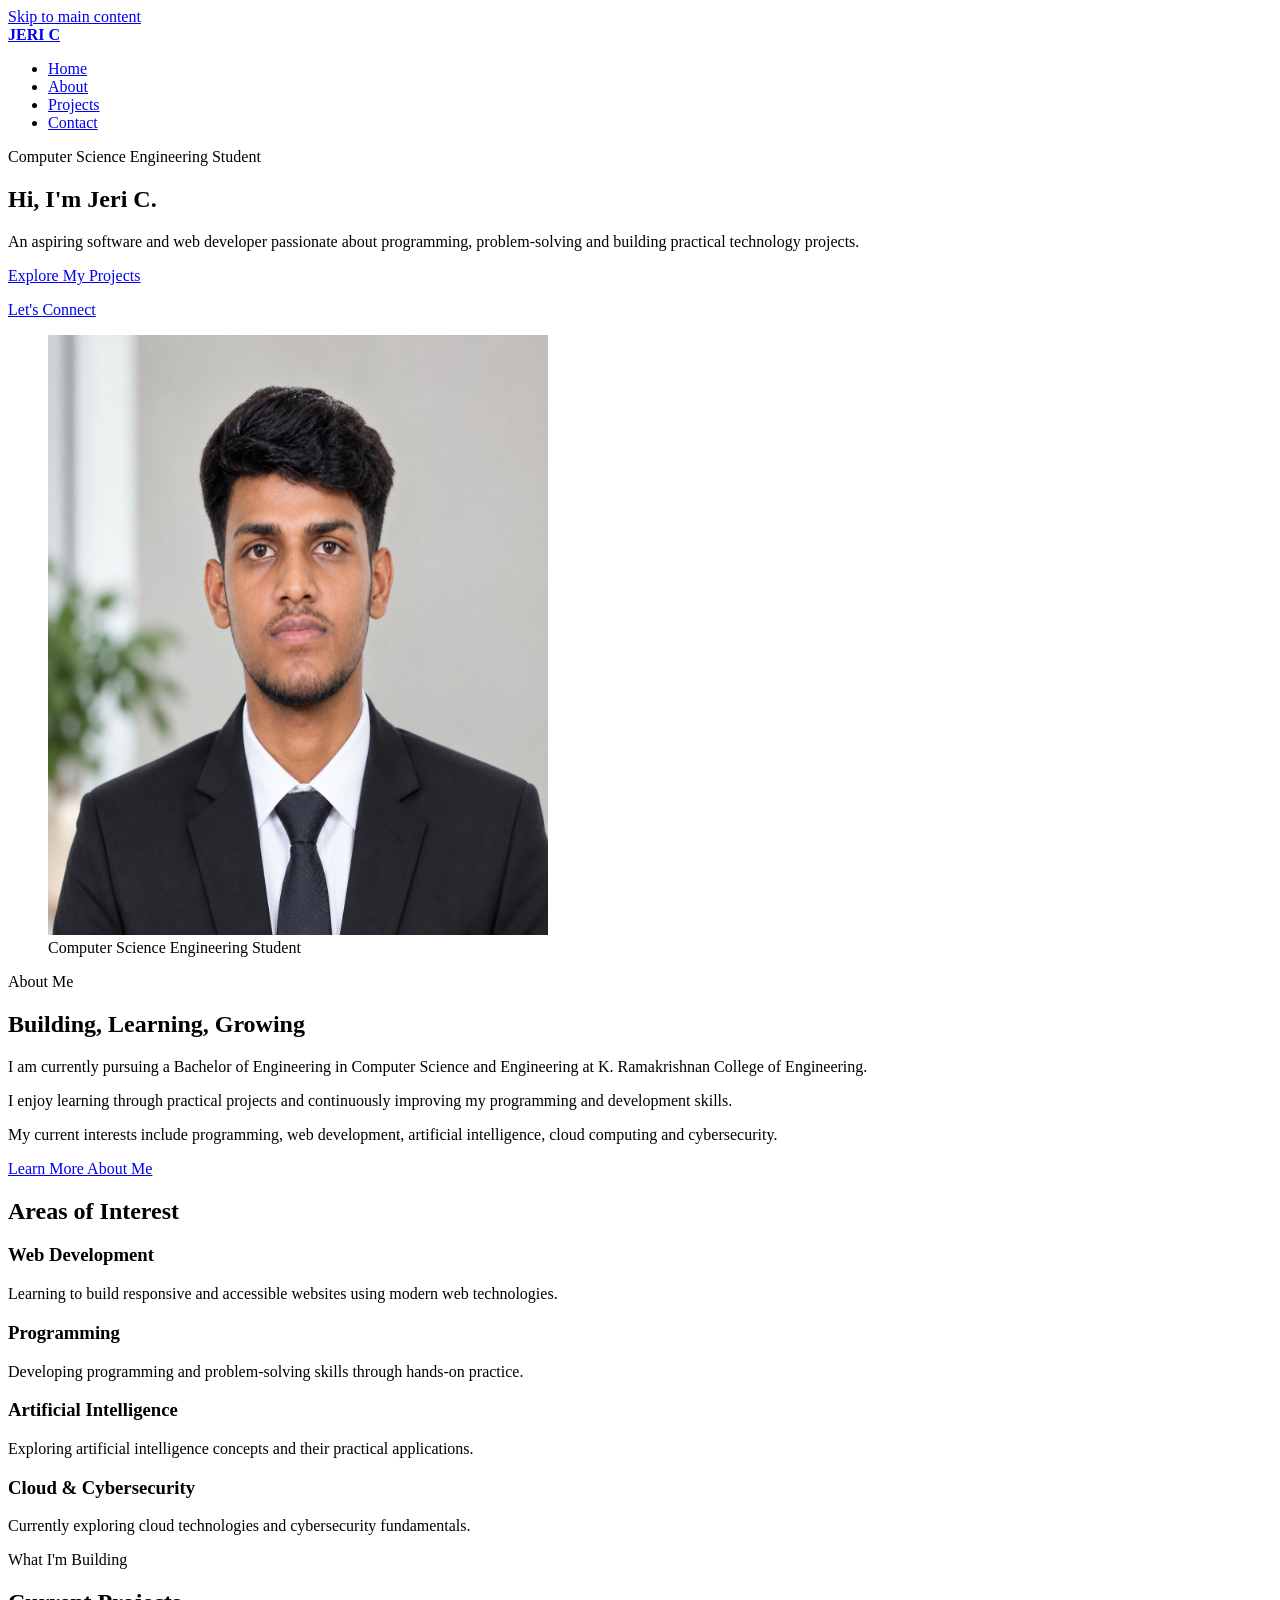
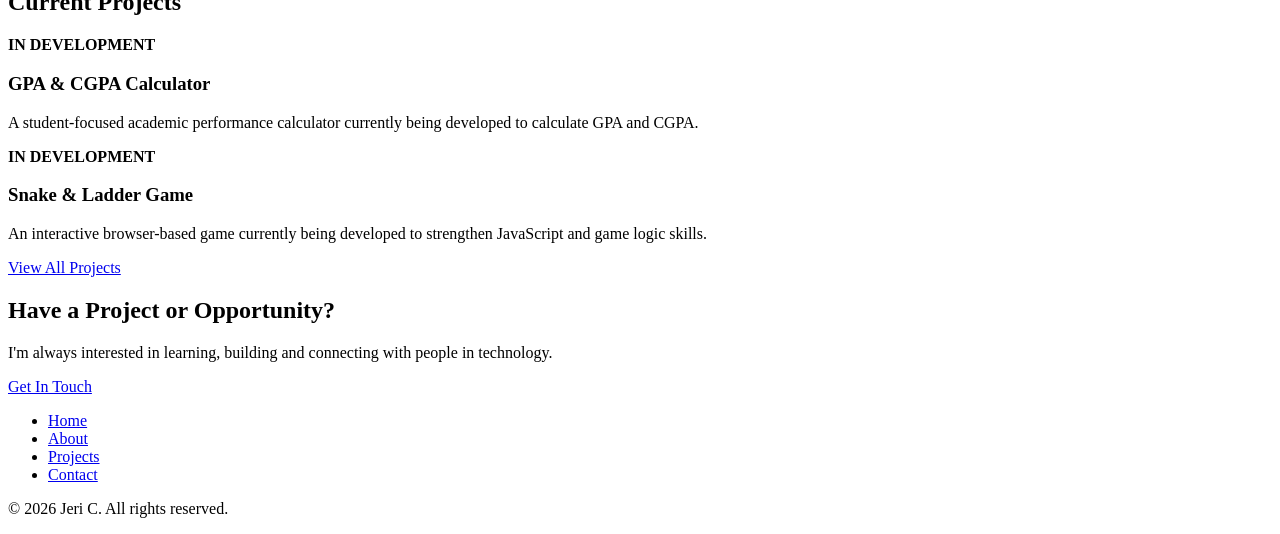
==== index.html @ 7e180dea "Create personal portfolio website" ====
<!DOCTYPE html>
<html lang="en">

<head>

  <meta charset="UTF-8">

  <meta
    name="viewport"
    content="width=device-width, initial-scale=1.0"
  >

  <meta
    name="description"
    content="Jeri C - Computer Science Engineering student and aspiring software and web developer."
  >

  <meta
    name="author"
    content="Jeri C"
  >

  <meta
    name="robots"
    content="index, follow"
  >

  <title>
    Jeri C | Computer Science Engineering Student
  </title>

</head>


<body>

  <!-- Skip Link -->
  <a href="#main-content">
    Skip to main content
  </a>


  <!-- Header -->
  <header>

    <nav aria-label="Primary navigation">

      <a
        href="index.html"
        aria-label="Jeri C Home"
      >
        <strong>JERI C</strong>
      </a>

      <ul>

        <li>
          <a
            href="index.html"
            aria-current="page"
          >
            Home
          </a>
        </li>

        <li>
          <a href="about.html">
            About
          </a>
        </li>

        <li>
          <a href="projects.html">
            Projects
          </a>
        </li>

        <li>
          <a href="contact.html">
            Contact
          </a>
        </li>

      </ul>

    </nav>

  </header>


  <!-- Main Content -->
  <main id="main-content">


    <!-- Hero -->
    <section aria-labelledby="hero-heading">

      <div>

        <p>
          Computer Science Engineering Student
        </p>

        <h1 id="hero-heading">
          Hi, I'm Jeri C.
        </h1>

        <p>
          An aspiring software and web developer passionate about
          programming, problem-solving and building practical
          technology projects.
        </p>

        <p>
          <a href="projects.html">
            Explore My Projects
          </a>
        </p>

        <p>
          <a href="contact.html">
            Let's Connect
          </a>
        </p>

      </div>


      <figure>

        <img
          src="assets/image/image.png"
          alt="Portrait of Jeri C"
          width="500"
          height="600"
          fetchpriority="high"
        >

        <figcaption>
          Computer Science Engineering Student
        </figcaption>

      </figure>

    </section>


    <!-- Introduction -->
    <section aria-labelledby="intro-heading">

      <p>
        About Me
      </p>

      <h2 id="intro-heading">
        Building, Learning, Growing
      </h2>

      <p>
        I am currently pursuing a Bachelor of Engineering in
        Computer Science and Engineering at K. Ramakrishnan
        College of Engineering.
      </p>

      <p>
        I enjoy learning through practical projects and continuously
        improving my programming and development skills.
      </p>

      <p>
        My current interests include programming, web development,
        artificial intelligence, cloud computing and cybersecurity.
      </p>

      <p>
        <a href="about.html">
          Learn More About Me
        </a>
      </p>

    </section>


    <!-- Areas of Interest -->
    <section aria-labelledby="interest-heading">

      <h2 id="interest-heading">
        Areas of Interest
      </h2>


      <article>

        <h3>
          Web Development
        </h3>

        <p>
          Learning to build responsive and accessible websites
          using modern web technologies.
        </p>

      </article>


      <article>

        <h3>
          Programming
        </h3>

        <p>
          Developing programming and problem-solving skills
          through hands-on practice.
        </p>

      </article>


      <article>

        <h3>
          Artificial Intelligence
        </h3>

        <p>
          Exploring artificial intelligence concepts and
          their practical applications.
        </p>

      </article>


      <article>

        <h3>
          Cloud &amp; Cybersecurity
        </h3>

        <p>
          Currently exploring cloud technologies and
          cybersecurity fundamentals.
        </p>

      </article>

    </section>


    <!-- Projects Preview -->
    <section aria-labelledby="projects-heading">

      <p>
        What I'm Building
      </p>

      <h2 id="projects-heading">
        Current Projects
      </h2>


      <article>

        <p>
          <strong>IN DEVELOPMENT</strong>
        </p>

        <h3>
          GPA &amp; CGPA Calculator
        </h3>

        <p>
          A student-focused academic performance calculator
          currently being developed to calculate GPA and CGPA.
        </p>

      </article>


      <article>

        <p>
          <strong>IN DEVELOPMENT</strong>
        </p>

        <h3>
          Snake &amp; Ladder Game
        </h3>

        <p>
          An interactive browser-based game currently being
          developed to strengthen JavaScript and game logic skills.
        </p>

      </article>


      <p>
        <a href="projects.html">
          View All Projects
        </a>
      </p>

    </section>


    <!-- Call To Action -->
    <section aria-labelledby="cta-heading">

      <h2 id="cta-heading">
        Have a Project or Opportunity?
      </h2>

      <p>
        I'm always interested in learning, building and
        connecting with people in technology.
      </p>

      <p>
        <a href="contact.html">
          Get In Touch
        </a>
      </p>

    </section>


  </main>


  <!-- Footer -->
  <footer>

    <nav aria-label="Footer navigation">

      <ul>

        <li>
          <a href="index.html">
            Home
          </a>
        </li>

        <li>
          <a href="about.html">
            About
          </a>
        </li>

        <li>
          <a href="projects.html">
            Projects
          </a>
        </li>

        <li>
          <a href="contact.html">
            Contact
          </a>
        </li>

      </ul>

    </nav>

    <p>
      &copy; 2026 Jeri C. All rights reserved.
    </p>

  </footer>

</body>

</html>
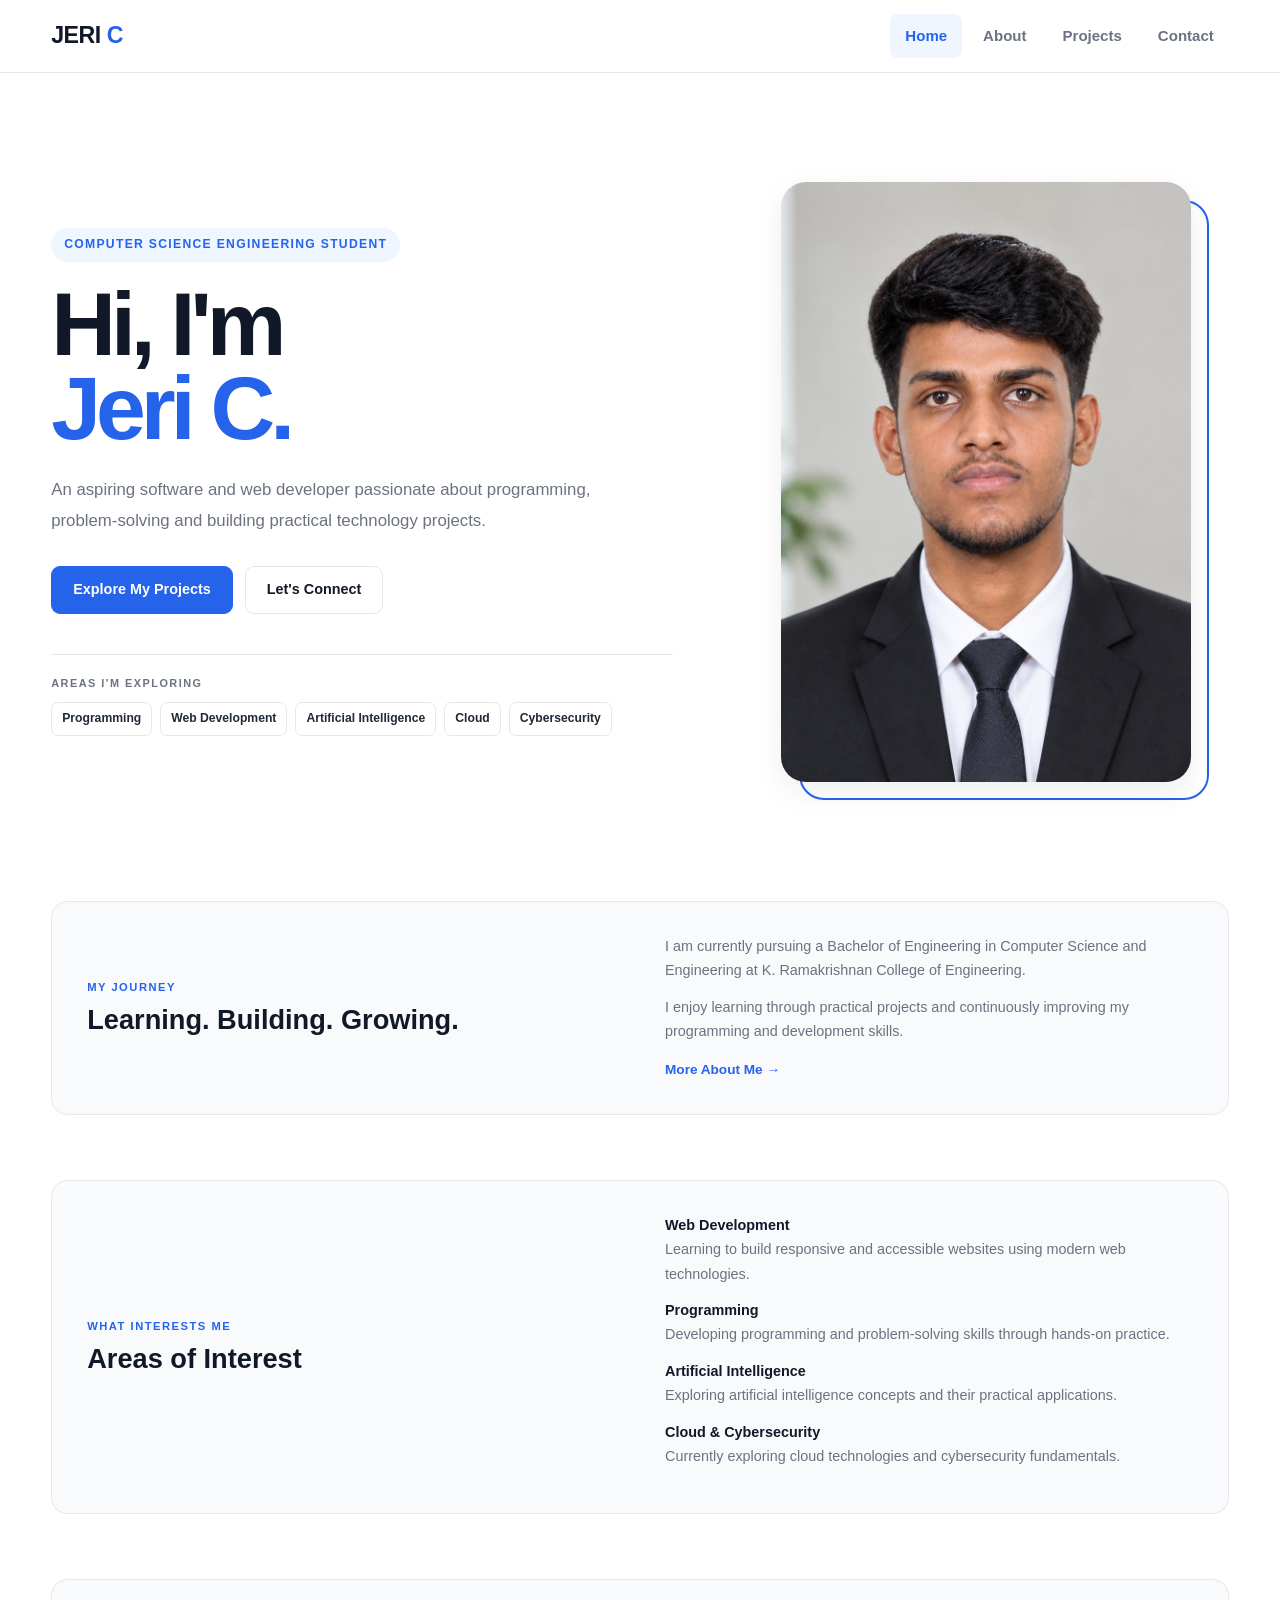
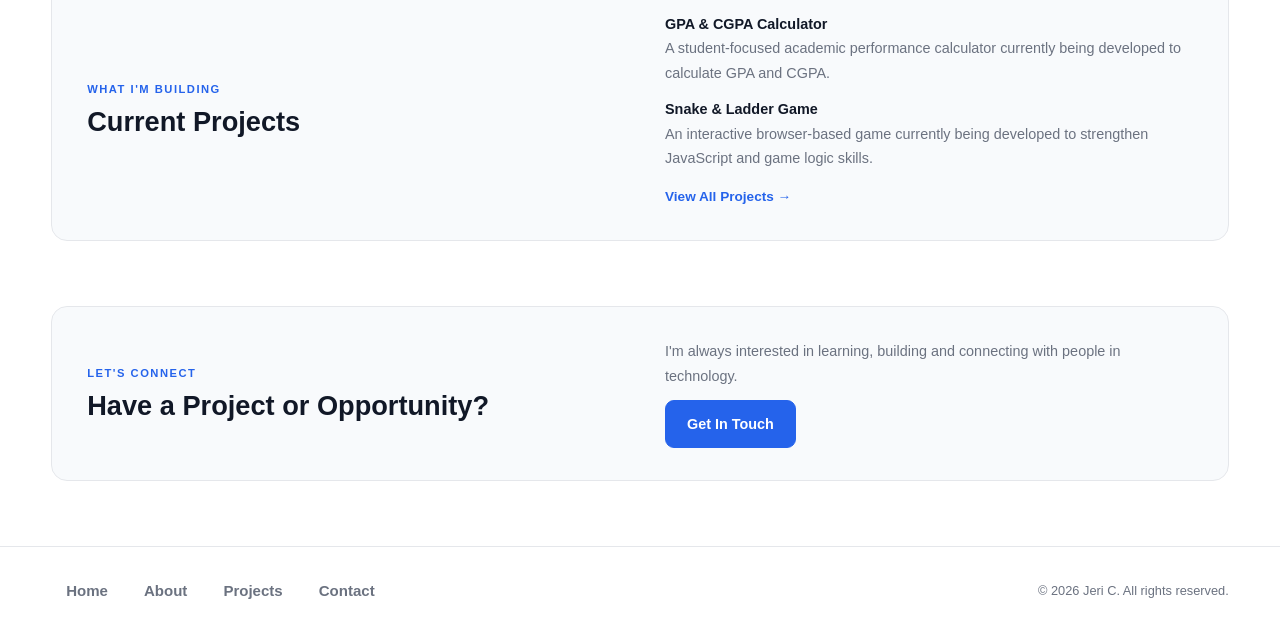
==== commit 40980f36: "Update portfolio design and animations" ====
--- a/index.html
+++ b/index.html
@@ -3,371 +3,486 @@
 
 <head>
 
-  <meta charset="UTF-8">
-
-  <meta
-    name="viewport"
-    content="width=device-width, initial-scale=1.0"
-  >
-
-  <meta
-    name="description"
-    content="Jeri C - Computer Science Engineering student and aspiring software and web developer."
-  >
-
-  <meta
-    name="author"
-    content="Jeri C"
-  >
-
-  <meta
-    name="robots"
-    content="index, follow"
-  >
-
-  <title>
-    Jeri C | Computer Science Engineering Student
-  </title>
+    <meta charset="UTF-8">
+
+    <meta
+        name="viewport"
+        content="width=device-width, initial-scale=1.0"
+    >
+
+    <meta
+        name="description"
+        content="Jeri C - Computer Science Engineering student and aspiring software and web developer."
+    >
+
+    <meta
+        name="author"
+        content="Jeri C"
+    >
+
+    <meta
+        name="robots"
+        content="index, follow"
+    >
+
+    <title>
+        Jeri C | Computer Science Engineering Student
+    </title>
+
+    <link
+        rel="stylesheet"
+        href="style.css"
+    >
 
 </head>
 
 
 <body>
 
-  <!-- Skip Link -->
-  <a href="#main-content">
-    Skip to main content
-  </a>
-
-
-  <!-- Header -->
-  <header>
-
-    <nav aria-label="Primary navigation">
-
-      <a
-        href="index.html"
-        aria-label="Jeri C Home"
-      >
-        <strong>JERI C</strong>
-      </a>
-
-      <ul>
-
-        <li>
-          <a
-            href="index.html"
-            aria-current="page"
-          >
-            Home
-          </a>
-        </li>
-
-        <li>
-          <a href="about.html">
-            About
-          </a>
-        </li>
-
-        <li>
-          <a href="projects.html">
-            Projects
-          </a>
-        </li>
-
-        <li>
-          <a href="contact.html">
-            Contact
-          </a>
-        </li>
-
-      </ul>
-
-    </nav>
-
-  </header>
-
-
-  <!-- Main Content -->
-  <main id="main-content">
-
-
-    <!-- Hero -->
-    <section aria-labelledby="hero-heading">
-
-      <div>
-
-        <p>
-          Computer Science Engineering Student
-        </p>
-
-        <h1 id="hero-heading">
-          Hi, I'm Jeri C.
-        </h1>
-
-        <p>
-          An aspiring software and web developer passionate about
-          programming, problem-solving and building practical
-          technology projects.
-        </p>
-
-        <p>
-          <a href="projects.html">
-            Explore My Projects
-          </a>
-        </p>
-
-        <p>
-          <a href="contact.html">
-            Let's Connect
-          </a>
-        </p>
-
-      </div>
-
-
-      <figure>
-
-        <img
-          src="assets/image/image.png"
-          alt="Portrait of Jeri C"
-          width="500"
-          height="600"
-          fetchpriority="high"
-        >
-
-        <figcaption>
-          Computer Science Engineering Student
-        </figcaption>
-
-      </figure>
-
-    </section>
-
-
-    <!-- Introduction -->
-    <section aria-labelledby="intro-heading">
-
-      <p>
-        About Me
-      </p>
-
-      <h2 id="intro-heading">
-        Building, Learning, Growing
-      </h2>
-
-      <p>
-        I am currently pursuing a Bachelor of Engineering in
-        Computer Science and Engineering at K. Ramakrishnan
-        College of Engineering.
-      </p>
-
-      <p>
-        I enjoy learning through practical projects and continuously
-        improving my programming and development skills.
-      </p>
-
-      <p>
-        My current interests include programming, web development,
-        artificial intelligence, cloud computing and cybersecurity.
-      </p>
-
-      <p>
-        <a href="about.html">
-          Learn More About Me
-        </a>
-      </p>
-
-    </section>
-
-
-    <!-- Areas of Interest -->
-    <section aria-labelledby="interest-heading">
-
-      <h2 id="interest-heading">
-        Areas of Interest
-      </h2>
-
-
-      <article>
-
-        <h3>
-          Web Development
-        </h3>
-
-        <p>
-          Learning to build responsive and accessible websites
-          using modern web technologies.
-        </p>
-
-      </article>
-
-
-      <article>
-
-        <h3>
-          Programming
-        </h3>
-
-        <p>
-          Developing programming and problem-solving skills
-          through hands-on practice.
-        </p>
-
-      </article>
-
-
-      <article>
-
-        <h3>
-          Artificial Intelligence
-        </h3>
-
-        <p>
-          Exploring artificial intelligence concepts and
-          their practical applications.
-        </p>
-
-      </article>
-
-
-      <article>
-
-        <h3>
-          Cloud &amp; Cybersecurity
-        </h3>
-
-        <p>
-          Currently exploring cloud technologies and
-          cybersecurity fundamentals.
-        </p>
-
-      </article>
-
-    </section>
-
-
-    <!-- Projects Preview -->
-    <section aria-labelledby="projects-heading">
-
-      <p>
-        What I'm Building
-      </p>
-
-      <h2 id="projects-heading">
-        Current Projects
-      </h2>
-
-
-      <article>
-
-        <p>
-          <strong>IN DEVELOPMENT</strong>
-        </p>
-
-        <h3>
-          GPA &amp; CGPA Calculator
-        </h3>
-
-        <p>
-          A student-focused academic performance calculator
-          currently being developed to calculate GPA and CGPA.
-        </p>
-
-      </article>
-
-
-      <article>
-
-        <p>
-          <strong>IN DEVELOPMENT</strong>
-        </p>
-
-        <h3>
-          Snake &amp; Ladder Game
-        </h3>
-
-        <p>
-          An interactive browser-based game currently being
-          developed to strengthen JavaScript and game logic skills.
-        </p>
-
-      </article>
-
-
-      <p>
-        <a href="projects.html">
-          View All Projects
-        </a>
-      </p>
-
-    </section>
-
-
-    <!-- Call To Action -->
-    <section aria-labelledby="cta-heading">
-
-      <h2 id="cta-heading">
-        Have a Project or Opportunity?
-      </h2>
-
-      <p>
-        I'm always interested in learning, building and
-        connecting with people in technology.
-      </p>
-
-      <p>
-        <a href="contact.html">
-          Get In Touch
-        </a>
-      </p>
-
-    </section>
-
-
-  </main>
-
-
-  <!-- Footer -->
-  <footer>
-
-    <nav aria-label="Footer navigation">
-
-      <ul>
-
-        <li>
-          <a href="index.html">
-            Home
-          </a>
-        </li>
-
-        <li>
-          <a href="about.html">
-            About
-          </a>
-        </li>
-
-        <li>
-          <a href="projects.html">
-            Projects
-          </a>
-        </li>
-
-        <li>
-          <a href="contact.html">
-            Contact
-          </a>
-        </li>
-
-      </ul>
-
-    </nav>
-
-    <p>
-      &copy; 2026 Jeri C. All rights reserved.
-    </p>
-
-  </footer>
+    <!-- =====================================================
+         SKIP LINK
+         ===================================================== -->
+
+    <a
+        class="skip-link"
+        href="#main-content"
+    >
+        Skip to main content
+    </a>
+
+
+    <!-- =====================================================
+         HEADER
+         ===================================================== -->
+
+    <header class="site-header">
+
+        <nav
+            class="nav-container"
+            aria-label="Primary navigation"
+        >
+
+            <a
+                class="logo"
+                href="index.html"
+                aria-label="Jeri C Home"
+            >
+                JERI <span>C</span>
+            </a>
+
+
+            <ul class="nav-list">
+
+                <li>
+                    <a
+                        href="index.html"
+                        aria-current="page"
+                    >
+                        Home
+                    </a>
+                </li>
+
+                <li>
+                    <a href="about.html">
+                        About
+                    </a>
+                </li>
+
+                <li>
+                    <a href="projects.html">
+                        Projects
+                    </a>
+                </li>
+
+                <li>
+                    <a href="contact.html">
+                        Contact
+                    </a>
+                </li>
+
+            </ul>
+
+        </nav>
+
+    </header>
+
+
+    <!-- =====================================================
+         MAIN CONTENT
+         ===================================================== -->
+
+    <main id="main-content">
+
+
+        <!-- =================================================
+             HOME HERO
+             ================================================= -->
+
+        <section
+            class="home-hero"
+            aria-labelledby="hero-heading"
+        >
+
+            <!-- LEFT SIDE -->
+
+            <div class="home-content">
+
+                <p class="home-label">
+                    Computer Science Engineering Student
+                </p>
+
+
+                <h1
+                    class="home-title"
+                    id="hero-heading"
+                >
+                    Hi, I'm
+                    <span>Jeri C.</span>
+                </h1>
+
+
+                <p class="home-description">
+                    An aspiring software and web developer passionate
+                    about programming, problem-solving and building
+                    practical technology projects.
+                </p>
+
+
+                <div class="home-buttons">
+
+                    <a
+                        class="primary-button"
+                        href="projects.html"
+                    >
+                        Explore My Projects
+                    </a>
+
+
+                    <a
+                        class="secondary-button"
+                        href="contact.html"
+                    >
+                        Let's Connect
+                    </a>
+
+                </div>
+
+
+                <!-- INTERESTS -->
+
+                <div class="home-interests">
+
+                    <p class="interests-title">
+                        AREAS I'M EXPLORING
+                    </p>
+
+
+                    <div class="interest-list">
+
+                        <span>
+                            Programming
+                        </span>
+
+                        <span>
+                            Web Development
+                        </span>
+
+                        <span>
+                            Artificial Intelligence
+                        </span>
+
+                        <span>
+                            Cloud
+                        </span>
+
+                        <span>
+                            Cybersecurity
+                        </span>
+
+                    </div>
+
+                </div>
+
+            </div>
+
+
+            <!-- RIGHT SIDE -->
+
+            <div class="home-photo">
+
+                <figure>
+
+                    <div
+                        class="photo-accent"
+                        aria-hidden="true"
+                    ></div>
+
+
+                    <img
+                        src="assets/image/image.png"
+                        alt="Portrait of Jeri C"
+                        width="500"
+                        height="600"
+                        fetchpriority="high"
+                    >
+
+                </figure>
+
+            </div>
+
+        </section>
+
+
+        <!-- =================================================
+             INTRODUCTION
+             ================================================= -->
+
+        <section
+            class="home-intro"
+            aria-labelledby="intro-heading"
+        >
+
+            <div class="home-intro-heading">
+
+                <p class="section-label">
+                    MY JOURNEY
+                </p>
+
+                <h2 id="intro-heading">
+                    Learning. Building. Growing.
+                </h2>
+
+            </div>
+
+
+            <div class="home-intro-content">
+
+                <p>
+                    I am currently pursuing a Bachelor of Engineering
+                    in Computer Science and Engineering at
+                    K. Ramakrishnan College of Engineering.
+                </p>
+
+                <p>
+                    I enjoy learning through practical projects and
+                    continuously improving my programming and
+                    development skills.
+                </p>
+
+                <a
+                    class="text-link"
+                    href="about.html"
+                >
+                    More About Me →
+                </a>
+
+            </div>
+
+        </section>
+
+
+        <!-- =================================================
+             AREAS OF INTEREST
+             ================================================= -->
+
+        <section
+            class="home-intro"
+            aria-labelledby="interest-heading"
+        >
+
+            <div class="home-intro-heading">
+
+                <p class="section-label">
+                    WHAT INTERESTS ME
+                </p>
+
+                <h2 id="interest-heading">
+                    Areas of Interest
+                </h2>
+
+            </div>
+
+
+            <div class="home-intro-content">
+
+                <p>
+                    <strong>Web Development</strong><br>
+                    Learning to build responsive and accessible
+                    websites using modern web technologies.
+                </p>
+
+                <p>
+                    <strong>Programming</strong><br>
+                    Developing programming and problem-solving
+                    skills through hands-on practice.
+                </p>
+
+                <p>
+                    <strong>Artificial Intelligence</strong><br>
+                    Exploring artificial intelligence concepts
+                    and their practical applications.
+                </p>
+
+                <p>
+                    <strong>Cloud &amp; Cybersecurity</strong><br>
+                    Currently exploring cloud technologies and
+                    cybersecurity fundamentals.
+                </p>
+
+            </div>
+
+        </section>
+
+
+        <!-- =================================================
+             CURRENT PROJECTS
+             ================================================= -->
+
+        <section
+            class="home-intro"
+            aria-labelledby="projects-heading"
+        >
+
+            <div class="home-intro-heading">
+
+                <p class="section-label">
+                    WHAT I'M BUILDING
+                </p>
+
+                <h2 id="projects-heading">
+                    Current Projects
+                </h2>
+
+            </div>
+
+
+            <div class="home-intro-content">
+
+                <p>
+                    <strong>
+                        GPA &amp; CGPA Calculator
+                    </strong><br>
+
+                    A student-focused academic performance
+                    calculator currently being developed to
+                    calculate GPA and CGPA.
+                </p>
+
+
+                <p>
+                    <strong>
+                        Snake &amp; Ladder Game
+                    </strong><br>
+
+                    An interactive browser-based game currently
+                    being developed to strengthen JavaScript
+                    and game logic skills.
+                </p>
+
+
+                <a
+                    class="text-link"
+                    href="projects.html"
+                >
+                    View All Projects →
+                </a>
+
+            </div>
+
+        </section>
+
+
+        <!-- =================================================
+             CALL TO ACTION
+             ================================================= -->
+
+        <section
+            class="home-intro"
+            aria-labelledby="cta-heading"
+        >
+
+            <div class="home-intro-heading">
+
+                <p class="section-label">
+                    LET'S CONNECT
+                </p>
+
+                <h2 id="cta-heading">
+                    Have a Project or Opportunity?
+                </h2>
+
+            </div>
+
+
+            <div class="home-intro-content">
+
+                <p>
+                    I'm always interested in learning, building
+                    and connecting with people in technology.
+                </p>
+
+                <a
+                    class="primary-button"
+                    href="contact.html"
+                >
+                    Get In Touch
+                </a>
+
+            </div>
+
+        </section>
+
+    </main>
+
+
+    <!-- =====================================================
+         FOOTER
+         ===================================================== -->
+
+    <footer class="site-footer">
+
+        <div class="footer-container">
+
+            <nav aria-label="Footer navigation">
+
+                <ul class="nav-list">
+
+                    <li>
+                        <a href="index.html">
+                            Home
+                        </a>
+                    </li>
+
+                    <li>
+                        <a href="about.html">
+                            About
+                        </a>
+                    </li>
+
+                    <li>
+                        <a href="projects.html">
+                            Projects
+                        </a>
+                    </li>
+
+                    <li>
+                        <a href="contact.html">
+                            Contact
+                        </a>
+                    </li>
+
+                </ul>
+
+            </nav>
+
+
+            <p>
+                &copy; 2026 Jeri C. All rights reserved.
+            </p>
+
+        </div>
+
+    </footer>
 
 </body>
 
--- a/style.css
+++ b/style.css
@@ -0,0 +1,2318 @@
+/* =========================================================
+   JERI C PORTFOLIO
+   WHITE + BLUE + BLACK
+   ========================================================= */
+
+:root {
+
+    --blue: #2563eb;
+    --blue-dark: #1d4ed8;
+    --blue-light: #eff6ff;
+
+    --black: #111827;
+    --text: #1f2937;
+    --gray: #6b7280;
+
+    --white: #ffffff;
+    --light: #f8fafc;
+    --border: #e5e7eb;
+
+    --shadow:
+        0 10px 30px rgba(15, 23, 42, 0.07);
+
+    --shadow-hover:
+        0 18px 40px rgba(37, 99, 235, 0.13);
+
+    --radius: 16px;
+
+    --max-width: 1180px;
+
+    --transition: 0.3s ease;
+}
+
+
+/* =========================================================
+   RESET
+   ========================================================= */
+
+* {
+    margin: 0;
+    padding: 0;
+    box-sizing: border-box;
+}
+
+html {
+    scroll-behavior: smooth;
+}
+
+body {
+
+    font-family:
+        Inter,
+        "Segoe UI",
+        Arial,
+        sans-serif;
+
+    background: var(--white);
+
+    color: var(--text);
+
+    line-height: 1.6;
+
+    min-height: 100vh;
+
+    overflow-x: hidden;
+}
+
+img {
+    max-width: 100%;
+    display: block;
+}
+
+a {
+    text-decoration: none;
+    color: inherit;
+}
+
+button,
+input,
+textarea {
+    font: inherit;
+}
+
+ul {
+    list-style: none;
+}
+
+
+/* =========================================================
+   ACCESSIBILITY
+   ========================================================= */
+
+.skip-link {
+
+    position: absolute;
+
+    top: -60px;
+    left: 20px;
+
+    background: var(--blue);
+
+    color: var(--white);
+
+    padding: 10px 16px;
+
+    border-radius: 8px;
+
+    z-index: 9999;
+}
+
+.skip-link:focus {
+    top: 15px;
+}
+
+:focus-visible {
+
+    outline:
+        3px solid var(--blue);
+
+    outline-offset: 3px;
+}
+
+
+/* =========================================================
+   HEADER
+   ========================================================= */
+
+.site-header {
+
+    width: 100%;
+
+    background: rgba(255, 255, 255, 0.96);
+
+    border-bottom:
+        1px solid var(--border);
+
+    position: sticky;
+
+    top: 0;
+
+    z-index: 1000;
+
+    animation:
+        headerDrop 0.6s ease both;
+}
+
+.nav-container {
+
+    width:
+        min(92%, var(--max-width));
+
+    min-height: 72px;
+
+    margin: auto;
+
+    display: flex;
+
+    align-items: center;
+
+    justify-content: space-between;
+
+    gap: 30px;
+}
+
+.logo {
+
+    color: var(--black);
+
+    font-size: 1.45rem;
+
+    font-weight: 800;
+
+    letter-spacing: -0.5px;
+
+    transition:
+        transform var(--transition);
+}
+
+.logo:hover {
+    transform: translateY(-2px);
+}
+
+.logo span {
+    color: var(--blue);
+}
+
+.nav-list {
+
+    display: flex;
+
+    align-items: center;
+
+    gap: 6px;
+}
+
+.nav-list a {
+
+    min-height: 44px;
+
+    display: flex;
+
+    align-items: center;
+
+    justify-content: center;
+
+    padding: 8px 15px;
+
+    border-radius: 8px;
+
+    color: var(--gray);
+
+    font-size: 0.94rem;
+
+    font-weight: 600;
+
+    transition:
+        color var(--transition),
+        background var(--transition),
+        transform var(--transition);
+}
+
+.nav-list a:hover {
+
+    color: var(--blue);
+
+    background: var(--blue-light);
+
+    transform: translateY(-2px);
+}
+
+.nav-list a[aria-current="page"] {
+
+    color: var(--blue);
+
+    background: var(--blue-light);
+}
+
+
+/* =========================================================
+   HOME PAGE
+   ========================================================= */
+
+.home-hero {
+
+    width:
+        min(92%, var(--max-width));
+
+    min-height:
+        calc(100vh - 72px);
+
+    margin: auto;
+
+    display: grid;
+
+    grid-template-columns:
+        minmax(0, 1fr)
+        minmax(350px, 0.78fr);
+
+    align-items: center;
+
+    gap: 70px;
+
+    padding:
+        50px 0 60px;
+}
+
+
+/* =========================================================
+   HOME LEFT
+   ========================================================= */
+
+.home-content {
+
+    max-width: 650px;
+
+    animation:
+        homeTextIn 0.8s ease both;
+}
+
+.home-label {
+
+    display: inline-flex;
+
+    align-items: center;
+
+    padding:
+        7px 13px;
+
+    margin-bottom: 20px;
+
+    background:
+        var(--blue-light);
+
+    color:
+        var(--blue);
+
+    border-radius: 30px;
+
+    font-size: 0.76rem;
+
+    font-weight: 800;
+
+    letter-spacing: 1.3px;
+
+    text-transform: uppercase;
+
+    animation:
+        fadeUp 0.7s ease 0.1s both;
+}
+
+
+.home-title {
+
+    color:
+        var(--black);
+
+    font-size:
+        clamp(3.5rem, 7vw, 6rem);
+
+    line-height:
+        0.94;
+
+    letter-spacing:
+        -5px;
+
+    margin-bottom:
+        25px;
+
+    animation:
+        fadeUp 0.7s ease 0.2s both;
+}
+
+.home-title span {
+
+    display: block;
+
+    color:
+        var(--blue);
+}
+
+
+.home-description {
+
+    max-width:
+        600px;
+
+    color:
+        var(--gray);
+
+    font-size:
+        1.05rem;
+
+    line-height:
+        1.8;
+
+    margin-bottom:
+        30px;
+
+    animation:
+        fadeUp 0.7s ease 0.3s both;
+}
+
+
+/* =========================================================
+   BUTTONS
+   ========================================================= */
+
+.home-buttons {
+
+    display: flex;
+
+    flex-wrap: wrap;
+
+    gap: 12px;
+
+    animation:
+        fadeUp 0.7s ease 0.4s both;
+}
+
+.primary-button,
+.secondary-button {
+
+    min-height:
+        48px;
+
+    display:
+        inline-flex;
+
+    align-items:
+        center;
+
+    justify-content:
+        center;
+
+    gap:
+        9px;
+
+    padding:
+        0 21px;
+
+    border-radius:
+        9px;
+
+    font-size:
+        0.9rem;
+
+    font-weight:
+        700;
+
+    transition:
+        transform var(--transition),
+        background var(--transition),
+        border-color var(--transition),
+        box-shadow var(--transition);
+}
+
+
+.primary-button {
+
+    background:
+        var(--blue);
+
+    color:
+        var(--white);
+
+    border:
+        1px solid var(--blue);
+}
+
+.primary-button:hover {
+
+    background:
+        var(--blue-dark);
+
+    transform:
+        translateY(-3px);
+
+    box-shadow:
+        0 8px 20px
+        rgba(37, 99, 235, 0.2);
+}
+
+
+.secondary-button {
+
+    background:
+        var(--white);
+
+    color:
+        var(--black);
+
+    border:
+        1px solid var(--border);
+}
+
+.secondary-button:hover {
+
+    color:
+        var(--blue);
+
+    border-color:
+        var(--blue);
+
+    transform:
+        translateY(-3px);
+
+    box-shadow:
+        var(--shadow);
+}
+
+
+/* =========================================================
+   HOME INTERESTS
+   ========================================================= */
+
+.home-interests {
+
+    margin-top:
+        40px;
+
+    padding-top:
+        20px;
+
+    border-top:
+        1px solid var(--border);
+
+    animation:
+        fadeUp 0.7s ease 0.5s both;
+}
+
+.interests-title {
+
+    color:
+        var(--gray);
+
+    font-size:
+        0.68rem;
+
+    font-weight:
+        800;
+
+    letter-spacing:
+        1.5px;
+
+    margin-bottom:
+        10px;
+}
+
+.interest-list {
+
+    display:
+        flex;
+
+    flex-wrap:
+        wrap;
+
+    gap:
+        8px;
+}
+
+.interest-list span {
+
+    padding:
+        6px 10px;
+
+    border:
+        1px solid var(--border);
+
+    border-radius:
+        7px;
+
+    color:
+        var(--text);
+
+    background:
+        var(--white);
+
+    font-size:
+        0.76rem;
+
+    font-weight:
+        600;
+
+    transition:
+        transform var(--transition),
+        border-color var(--transition),
+        color var(--transition),
+        background var(--transition);
+}
+
+.interest-list span:hover {
+
+    transform:
+        translateY(-3px);
+
+    color:
+        var(--blue);
+
+    border-color:
+        var(--blue);
+
+    background:
+        var(--blue-light);
+}
+
+
+/* =========================================================
+   HOME RIGHT / PHOTO
+   ========================================================= */
+
+.home-photo {
+
+    position:
+        relative;
+
+    display:
+        flex;
+
+    align-items:
+        center;
+
+    justify-content:
+        center;
+
+    animation:
+        homePhotoIn 0.9s ease 0.2s both;
+}
+
+.home-photo figure {
+
+    width:
+        min(100%, 410px);
+
+    position:
+        relative;
+}
+
+
+/* Blue offset border */
+
+.photo-accent {
+
+    position:
+        absolute;
+
+    width:
+        100%;
+
+    height:
+        100%;
+
+    top:
+        18px;
+
+    left:
+        18px;
+
+    border:
+        2px solid var(--blue);
+
+    border-radius:
+        25px;
+
+    z-index:
+        0;
+
+    transition:
+        transform 0.5s ease;
+}
+
+
+.home-photo:hover .photo-accent {
+
+    transform:
+        translate(5px, 5px);
+}
+
+
+.home-photo img {
+
+    width:
+        100%;
+
+    aspect-ratio:
+        5 / 6;
+
+    object-fit:
+        cover;
+
+    border-radius:
+        25px;
+
+    position:
+        relative;
+
+    z-index:
+        1;
+
+    box-shadow:
+        var(--shadow);
+
+    transition:
+        transform 0.5s ease,
+        box-shadow 0.5s ease;
+}
+
+.home-photo:hover img {
+
+    transform:
+        translateY(-5px);
+
+    box-shadow:
+        0 22px 45px
+        rgba(15, 23, 42, 0.13);
+}
+
+
+/* =========================================================
+   HOME INTRO
+   ========================================================= */
+
+.home-intro {
+
+    width:
+        min(92%, var(--max-width));
+
+    margin:
+        0 auto 65px;
+
+    padding:
+        32px 35px;
+
+    display:
+        grid;
+
+    grid-template-columns:
+        1fr 1fr;
+
+    gap:
+        50px;
+
+    align-items:
+        center;
+
+    background:
+        var(--light);
+
+    border:
+        1px solid var(--border);
+
+    border-radius:
+        var(--radius);
+
+    animation:
+        sectionReveal 0.7s ease both;
+}
+
+.home-intro:nth-of-type(2) {
+    animation-delay:
+        0.1s;
+}
+
+.home-intro:nth-of-type(3) {
+    animation-delay:
+        0.2s;
+}
+
+.home-intro:nth-of-type(4) {
+    animation-delay:
+        0.3s;
+}
+
+.home-intro-heading h2 {
+
+    color:
+        var(--black);
+
+    font-size:
+        1.7rem;
+
+    line-height:
+        1.2;
+}
+
+.section-label {
+
+    color:
+        var(--blue);
+
+    font-size:
+        0.7rem;
+
+    font-weight:
+        800;
+
+    letter-spacing:
+        1.5px;
+
+    margin-bottom:
+        7px;
+}
+
+.home-intro-content p {
+
+    color:
+        var(--gray);
+
+    font-size:
+        0.9rem;
+
+    line-height:
+        1.7;
+
+    margin-bottom:
+        12px;
+}
+
+.home-intro-content strong {
+
+    color:
+        var(--black);
+
+    transition:
+        color var(--transition);
+}
+
+.home-intro-content p:hover strong {
+
+    color:
+        var(--blue);
+}
+
+.text-link {
+
+    color:
+        var(--blue);
+
+    font-size:
+        0.85rem;
+
+    font-weight:
+        700;
+
+    transition:
+        color var(--transition),
+        transform var(--transition);
+}
+
+.text-link:hover {
+
+    color:
+        var(--blue-dark);
+}
+
+
+/* =========================================================
+   PAGE HERO
+   ========================================================= */
+
+.page-hero {
+
+    width:
+        min(92%, var(--max-width));
+
+    margin:
+        auto;
+
+    padding:
+        55px 0 30px;
+
+    animation:
+        fadeUp 0.7s ease both;
+}
+
+.page-label {
+
+    color:
+        var(--blue);
+
+    font-size:
+        0.78rem;
+
+    font-weight:
+        800;
+
+    letter-spacing:
+        2px;
+
+    margin-bottom:
+        9px;
+}
+
+.page-title {
+
+    color:
+        var(--black);
+
+    font-size:
+        clamp(2.4rem, 5vw, 4rem);
+
+    line-height:
+        1.05;
+
+    letter-spacing:
+        -2px;
+
+    margin-bottom:
+        14px;
+}
+
+.page-description {
+
+    max-width:
+        720px;
+
+    color:
+        var(--gray);
+
+    font-size:
+        1rem;
+
+    line-height:
+        1.75;
+}
+
+
+/* =========================================================
+   ABOUT
+   ========================================================= */
+
+.about-layout {
+
+    width:
+        min(92%, var(--max-width));
+
+    margin:
+        auto;
+
+    display:
+        grid;
+
+    grid-template-columns:
+        minmax(0, 1.15fr)
+        minmax(300px, 0.85fr);
+
+    gap:
+        50px;
+
+    padding:
+        25px 0 70px;
+}
+
+.about-main {
+
+    animation:
+        fadeLeft 0.7s ease both;
+}
+
+.about-main h2 {
+
+    color:
+        var(--black);
+
+    font-size:
+        1.8rem;
+
+    margin-bottom:
+        14px;
+}
+
+.about-main p {
+
+    color:
+        var(--gray);
+
+    font-size:
+        0.98rem;
+
+    line-height:
+        1.8;
+
+    margin-bottom:
+        16px;
+}
+
+.about-sidebar {
+
+    display:
+        flex;
+
+    flex-direction:
+        column;
+
+    gap:
+        16px;
+
+    animation:
+        fadeRight 0.7s ease 0.15s both;
+}
+
+.info-card {
+
+    background:
+        var(--white);
+
+    border:
+        1px solid var(--border);
+
+    border-radius:
+        var(--radius);
+
+    padding:
+        22px;
+
+    box-shadow:
+        var(--shadow);
+
+    transition:
+        transform var(--transition),
+        border-color var(--transition),
+        box-shadow var(--transition);
+}
+
+.info-card:hover {
+
+    transform:
+        translateY(-6px);
+
+    border-color:
+        var(--blue);
+
+    box-shadow:
+        var(--shadow-hover);
+}
+
+.info-card h3 {
+
+    color:
+        var(--black);
+
+    font-size:
+        1.1rem;
+
+    margin-bottom:
+        10px;
+}
+
+.info-card p {
+
+    color:
+        var(--gray);
+
+    font-size:
+        0.9rem;
+}
+
+.education-item {
+
+    border-left:
+        3px solid var(--blue);
+
+    padding-left:
+        14px;
+}
+
+.education-item h4 {
+
+    color:
+        var(--black);
+
+    font-size:
+        0.95rem;
+
+    margin-bottom:
+        4px;
+}
+
+.education-item p {
+    margin:
+        2px 0;
+}
+
+.skills-grid {
+
+    display:
+        flex;
+
+    flex-wrap:
+        wrap;
+
+    gap:
+        9px;
+
+    margin-top:
+        18px;
+}
+
+.skill-tag {
+
+    padding:
+        7px 11px;
+
+    background:
+        var(--blue-light);
+
+    color:
+        var(--blue);
+
+    border-radius:
+        7px;
+
+    font-size:
+        0.82rem;
+
+    font-weight:
+        700;
+
+    transition:
+        transform var(--transition);
+}
+
+.skill-tag:hover {
+    transform:
+        translateY(-3px);
+}
+
+
+/* =========================================================
+   PROJECTS
+   ========================================================= */
+
+.projects-layout {
+
+    width:
+        min(92%, var(--max-width));
+
+    margin:
+        auto;
+
+    display:
+        grid;
+
+    grid-template-columns:
+        minmax(0, 1.5fr)
+        minmax(280px, 0.5fr);
+
+    gap:
+        35px;
+
+    padding:
+        25px 0 70px;
+}
+
+.section-heading {
+    margin-bottom:
+        20px;
+
+    animation:
+        fadeUp 0.7s ease both;
+}
+
+.section-heading h2 {
+
+    color:
+        var(--black);
+
+    font-size:
+        1.8rem;
+
+    margin-bottom:
+        5px;
+}
+
+.section-heading p {
+
+    color:
+        var(--gray);
+
+    font-size:
+        0.9rem;
+}
+
+.projects-grid {
+
+    display:
+        grid;
+
+    grid-template-columns:
+        repeat(2, minmax(0, 1fr));
+
+    gap:
+        18px;
+}
+
+.project-card {
+
+    min-height:
+        300px;
+
+    display:
+        flex;
+
+    flex-direction:
+        column;
+
+    background:
+        var(--white);
+
+    border:
+        1px solid var(--border);
+
+    border-radius:
+        var(--radius);
+
+    padding:
+        24px;
+
+    box-shadow:
+        var(--shadow);
+
+    transition:
+        transform var(--transition),
+        border-color var(--transition),
+        box-shadow var(--transition);
+
+    animation:
+        cardReveal 0.7s ease both;
+}
+
+.project-card:nth-child(2) {
+    animation-delay:
+        0.12s;
+}
+
+.project-card:hover {
+
+    transform:
+        translateY(-7px);
+
+    border-color:
+        var(--blue);
+
+    box-shadow:
+        var(--shadow-hover);
+}
+
+.project-status {
+
+    align-self:
+        flex-start;
+
+    background:
+        var(--blue-light);
+
+    color:
+        var(--blue);
+
+    padding:
+        5px 9px;
+
+    border-radius:
+        20px;
+
+    font-size:
+        0.7rem;
+
+    font-weight:
+        800;
+
+    text-transform:
+        uppercase;
+
+    margin-bottom:
+        17px;
+}
+
+.project-card h2 {
+
+    color:
+        var(--black);
+
+    font-size:
+        1.35rem;
+
+    margin-bottom:
+        10px;
+}
+
+.project-card p {
+
+    color:
+        var(--gray);
+
+    font-size:
+        0.9rem;
+
+    line-height:
+        1.7;
+
+    margin-bottom:
+        16px;
+}
+
+.project-card ul {
+
+    display:
+        flex;
+
+    flex-wrap:
+        wrap;
+
+    gap:
+        7px;
+
+    margin-top:
+        auto;
+}
+
+.project-card li {
+
+    padding:
+        5px 8px;
+
+    background:
+        var(--light);
+
+    border:
+        1px solid var(--border);
+
+    border-radius:
+        6px;
+
+    color:
+        var(--gray);
+
+    font-size:
+        0.72rem;
+
+    transition:
+        border-color var(--transition),
+        color var(--transition);
+}
+
+.project-card li:hover {
+
+    color:
+        var(--blue);
+
+    border-color:
+        var(--blue);
+}
+
+.project-sidebar {
+
+    display:
+        flex;
+
+    flex-direction:
+        column;
+
+    gap:
+        16px;
+}
+
+.learning-card {
+
+    background:
+        var(--black);
+
+    color:
+        var(--white);
+
+    border-radius:
+        var(--radius);
+
+    padding:
+        24px;
+
+    animation:
+        fadeRight 0.7s ease 0.15s both;
+}
+
+.learning-card h2 {
+
+    font-size:
+        1.3rem;
+
+    margin-bottom:
+        16px;
+}
+
+.learning-list {
+
+    display:
+        grid;
+
+    gap:
+        8px;
+}
+
+.learning-list li {
+
+    padding:
+        9px 11px;
+
+    border:
+        1px solid
+        rgba(255,255,255,0.15);
+
+    border-radius:
+        7px;
+
+    color:
+        #e5e7eb;
+
+    font-size:
+        0.82rem;
+
+    transition:
+        transform var(--transition),
+        background var(--transition);
+}
+
+.learning-list li:hover {
+
+    transform:
+        translateX(4px);
+
+    background:
+        rgba(255,255,255,0.06);
+}
+
+.development-note {
+
+    background:
+        var(--blue-light);
+
+    border:
+        1px solid #dbeafe;
+
+    border-radius:
+        var(--radius);
+
+    padding:
+        20px;
+
+    animation:
+        fadeRight 0.7s ease 0.25s both;
+}
+
+.development-note h3 {
+
+    color:
+        var(--black);
+
+    font-size:
+        1rem;
+
+    margin-bottom:
+        7px;
+}
+
+.development-note p {
+
+    color:
+        var(--gray);
+
+    font-size:
+        0.82rem;
+
+    line-height:
+        1.7;
+}
+
+
+/* =========================================================
+   CONTACT
+   ========================================================= */
+
+.contact-layout {
+
+    width:
+        min(92%, var(--max-width));
+
+    margin:
+        auto;
+
+    display:
+        grid;
+
+    grid-template-columns:
+        minmax(0, 1.05fr)
+        minmax(360px, 0.95fr);
+
+    gap:
+        40px;
+
+    padding:
+        25px 0 70px;
+
+    align-items:
+        start;
+}
+
+.contact-card {
+
+    background:
+        var(--white);
+
+    border:
+        1px solid var(--border);
+
+    border-radius:
+        var(--radius);
+
+    padding:
+        27px;
+
+    box-shadow:
+        var(--shadow);
+
+    animation:
+        fadeLeft 0.7s ease both;
+}
+
+.contact-card-heading {
+    margin-bottom:
+        22px;
+}
+
+.contact-card-heading h2 {
+
+    color:
+        var(--black);
+
+    font-size:
+        1.65rem;
+
+    margin-bottom:
+        6px;
+}
+
+.contact-card-heading p {
+
+    color:
+        var(--gray);
+
+    font-size:
+        0.88rem;
+}
+
+.form-row {
+
+    display:
+        grid;
+
+    grid-template-columns:
+        1fr 1fr;
+
+    gap:
+        14px;
+}
+
+.form-group {
+    margin-bottom:
+        15px;
+}
+
+.form-group label {
+
+    display:
+        block;
+
+    color:
+        var(--black);
+
+    font-size:
+        0.83rem;
+
+    font-weight:
+        700;
+
+    margin-bottom:
+        6px;
+}
+
+.form-group input,
+.form-group textarea {
+
+    width:
+        100%;
+
+    border:
+        1px solid var(--border);
+
+    background:
+        var(--white);
+
+    color:
+        var(--text);
+
+    border-radius:
+        8px;
+
+    padding:
+        11px 12px;
+
+    transition:
+        border-color var(--transition),
+        box-shadow var(--transition);
+}
+
+.form-group input {
+    min-height:
+        44px;
+}
+
+.form-group textarea {
+
+    min-height:
+        125px;
+
+    resize:
+        vertical;
+}
+
+.form-group input:focus,
+.form-group textarea:focus {
+
+    outline:
+        none;
+
+    border-color:
+        var(--blue);
+
+    box-shadow:
+        0 0 0 3px var(--blue-light);
+}
+
+.form-note {
+
+    color:
+        var(--gray);
+
+    font-size:
+        0.75rem;
+
+    margin-bottom:
+        15px;
+}
+
+
+/* Contact links */
+
+.contact-links-section {
+
+    display:
+        flex;
+
+    flex-direction:
+        column;
+
+    gap:
+        17px;
+
+    animation:
+        fadeRight 0.7s ease 0.15s both;
+}
+
+.contact-links-heading h2 {
+
+    color:
+        var(--black);
+
+    font-size:
+        1.65rem;
+
+    margin-bottom:
+        5px;
+}
+
+.contact-links-heading p {
+
+    color:
+        var(--gray);
+
+    font-size:
+        0.88rem;
+}
+
+.contact-links-grid {
+
+    display:
+        grid;
+
+    grid-template-columns:
+        repeat(3, minmax(0, 1fr));
+
+    gap:
+        10px;
+}
+
+.contact-link-card {
+
+    min-width:
+        0;
+
+    min-height:
+        125px;
+
+    display:
+        flex;
+
+    flex-direction:
+        column;
+
+    align-items:
+        center;
+
+    justify-content:
+        center;
+
+    text-align:
+        center;
+
+    padding:
+        12px 8px;
+
+    background:
+        var(--white);
+
+    border:
+        1px solid var(--border);
+
+    border-radius:
+        13px;
+
+    box-shadow:
+        var(--shadow);
+
+    transition:
+        transform var(--transition),
+        border-color var(--transition),
+        box-shadow var(--transition);
+}
+
+.contact-link-card:hover {
+
+    transform:
+        translateY(-6px);
+
+    border-color:
+        var(--blue);
+
+    box-shadow:
+        var(--shadow-hover);
+}
+
+.contact-link-icon {
+
+    width:
+        42px;
+
+    height:
+        42px;
+
+    display:
+        grid;
+
+    place-items:
+        center;
+
+    border-radius:
+        50%;
+
+    background:
+        var(--blue-light);
+
+    color:
+        var(--blue);
+
+    font-weight:
+        800;
+
+    font-size:
+        0.85rem;
+
+    margin-bottom:
+        8px;
+
+    transition:
+        transform var(--transition);
+}
+
+.contact-link-card:hover .contact-link-icon {
+
+    transform:
+        scale(1.08);
+}
+
+.contact-link-card h3 {
+
+    color:
+        var(--black);
+
+    font-size:
+        0.88rem;
+
+    margin-bottom:
+        2px;
+}
+
+.contact-link-card p {
+
+    color:
+        var(--gray);
+
+    font-size:
+        0.65rem;
+
+    overflow:
+        hidden;
+
+    text-overflow:
+        ellipsis;
+
+    white-space:
+        nowrap;
+}
+
+.contact-cta {
+
+    padding:
+        22px;
+
+    background:
+        var(--black);
+
+    color:
+        var(--white);
+
+    border-radius:
+        var(--radius);
+
+    animation:
+        fadeUp 0.7s ease 0.3s both;
+}
+
+.contact-cta h2 {
+
+    font-size:
+        1.25rem;
+
+    margin-bottom:
+        5px;
+}
+
+.contact-cta p {
+
+    color:
+        #d1d5db;
+
+    font-size:
+        0.84rem;
+
+    line-height:
+        1.7;
+}
+
+
+/* =========================================================
+   FOOTER
+   ========================================================= */
+
+.site-footer {
+
+    border-top:
+        1px solid var(--border);
+
+    padding:
+        22px 0;
+
+    animation:
+        fadeUp 0.6s ease both;
+}
+
+.footer-container {
+
+    width:
+        min(92%, var(--max-width));
+
+    margin:
+        auto;
+
+    display:
+        flex;
+
+    align-items:
+        center;
+
+    justify-content:
+        space-between;
+
+    gap:
+        20px;
+}
+
+.footer-container p {
+
+    color:
+        var(--gray);
+
+    font-size:
+        0.8rem;
+}
+
+
+/* =========================================================
+   ANIMATIONS
+   ========================================================= */
+
+@keyframes headerDrop {
+
+    from {
+        opacity: 0;
+        transform: translateY(-20px);
+    }
+
+    to {
+        opacity: 1;
+        transform: translateY(0);
+    }
+}
+
+
+@keyframes homeTextIn {
+
+    from {
+        opacity: 0;
+        transform: translateX(-35px);
+    }
+
+    to {
+        opacity: 1;
+        transform: translateX(0);
+    }
+}
+
+
+@keyframes homePhotoIn {
+
+    from {
+        opacity: 0;
+        transform: translateX(35px) scale(0.97);
+    }
+
+    to {
+        opacity: 1;
+        transform: translateX(0) scale(1);
+    }
+}
+
+
+@keyframes fadeUp {
+
+    from {
+        opacity: 0;
+        transform: translateY(25px);
+    }
+
+    to {
+        opacity: 1;
+        transform: translateY(0);
+    }
+}
+
+
+@keyframes fadeLeft {
+
+    from {
+        opacity: 0;
+        transform: translateX(-25px);
+    }
+
+    to {
+        opacity: 1;
+        transform: translateX(0);
+    }
+}
+
+
+@keyframes fadeRight {
+
+    from {
+        opacity: 0;
+        transform: translateX(25px);
+    }
+
+    to {
+        opacity: 1;
+        transform: translateX(0);
+    }
+}
+
+
+@keyframes sectionReveal {
+
+    from {
+        opacity: 0;
+        transform: translateY(25px);
+    }
+
+    to {
+        opacity: 1;
+        transform: translateY(0);
+    }
+}
+
+
+@keyframes cardReveal {
+
+    from {
+        opacity: 0;
+        transform: translateY(25px);
+    }
+
+    to {
+        opacity: 1;
+        transform: translateY(0);
+    }
+}
+
+
+/* =========================================================
+   TABLET
+   ========================================================= */
+
+@media (max-width: 950px) {
+
+    .home-hero {
+
+        grid-template-columns:
+            1fr 0.8fr;
+
+        gap:
+            40px;
+    }
+
+    .home-title {
+
+        font-size:
+            clamp(3rem, 7vw, 4.6rem);
+    }
+
+    .about-layout {
+
+        grid-template-columns:
+            1fr;
+
+        gap:
+            30px;
+    }
+
+    .projects-layout {
+
+        grid-template-columns:
+            1fr;
+    }
+
+    .project-sidebar {
+
+        display:
+            grid;
+
+        grid-template-columns:
+            1fr 1fr;
+    }
+
+    .contact-layout {
+
+        grid-template-columns:
+            1fr;
+    }
+}
+
+
+/* =========================================================
+   MOBILE
+   ========================================================= */
+
+@media (max-width: 700px) {
+
+    .nav-container {
+
+        padding:
+            12px 0;
+
+        flex-direction:
+            column;
+
+        gap:
+            8px;
+    }
+
+    .nav-list {
+
+        justify-content:
+            center;
+
+        flex-wrap:
+            wrap;
+    }
+
+    .nav-list a {
+
+        padding:
+            7px 11px;
+    }
+
+
+    /* HOME */
+
+    .home-hero {
+
+        min-height:
+            auto;
+
+        grid-template-columns:
+            1fr;
+
+        gap:
+            40px;
+
+        padding:
+            45px 0 55px;
+    }
+
+    .home-content {
+
+        text-align:
+            center;
+
+        margin:
+            auto;
+    }
+
+    .home-title {
+
+        font-size:
+            3.3rem;
+
+        letter-spacing:
+            -3px;
+    }
+
+    .home-description {
+
+        margin:
+            0 auto 28px;
+    }
+
+    .home-buttons {
+
+        justify-content:
+            center;
+    }
+
+    .home-interests {
+
+        text-align:
+            left;
+    }
+
+    .home-photo {
+
+        order:
+            -1;
+    }
+
+    .home-photo figure {
+
+        width:
+            min(75vw, 330px);
+    }
+
+
+    /* HOME INTRO */
+
+    .home-intro {
+
+        grid-template-columns:
+            1fr;
+
+        gap:
+            15px;
+
+        padding:
+            25px;
+    }
+
+
+    /* PAGE HERO */
+
+    .page-hero {
+
+        padding:
+            45px 0 25px;
+    }
+
+    .page-title {
+
+        font-size:
+            2.5rem;
+    }
+
+
+    /* ABOUT */
+
+    .about-layout {
+
+        padding-bottom:
+            55px;
+    }
+
+
+    /* PROJECTS */
+
+    .projects-grid {
+
+        grid-template-columns:
+            1fr;
+    }
+
+    .project-sidebar {
+
+        grid-template-columns:
+            1fr;
+    }
+
+
+    /* CONTACT */
+
+    .form-row {
+
+        grid-template-columns:
+            1fr;
+    }
+
+    .contact-links-grid {
+
+        grid-template-columns:
+            1fr;
+    }
+
+    .contact-link-card {
+
+        min-height:
+            90px;
+
+        flex-direction:
+            row;
+
+        justify-content:
+            flex-start;
+
+        text-align:
+            left;
+
+        gap:
+            13px;
+
+        padding:
+            13px 16px;
+    }
+
+    .contact-link-icon {
+
+        flex-shrink:
+            0;
+
+        margin-bottom:
+            0;
+    }
+
+
+    /* FOOTER */
+
+    .footer-container {
+
+        flex-direction:
+            column;
+
+        text-align:
+            center;
+    }
+}
+
+
+/* =========================================================
+   SMALL MOBILE
+   ========================================================= */
+
+@media (max-width: 430px) {
+
+    .home-title {
+
+        font-size:
+            2.8rem;
+
+        letter-spacing:
+            -2px;
+    }
+
+    .home-photo figure {
+
+        width:
+            78vw;
+    }
+
+    .contact-card {
+
+        padding:
+            22px 18px;
+    }
+
+    .project-card,
+    .info-card {
+
+        padding:
+            21px;
+    }
+}
+
+
+/* =========================================================
+   REDUCED MOTION
+   ========================================================= */
+
+@media (prefers-reduced-motion: reduce) {
+
+    html {
+        scroll-behavior:
+            auto;
+    }
+
+    *,
+    *::before,
+    *::after {
+
+        animation-duration:
+            0.01ms !important;
+
+        animation-iteration-count:
+            1 !important;
+
+        transition-duration:
+            0.01ms !important;
+    }
+}
